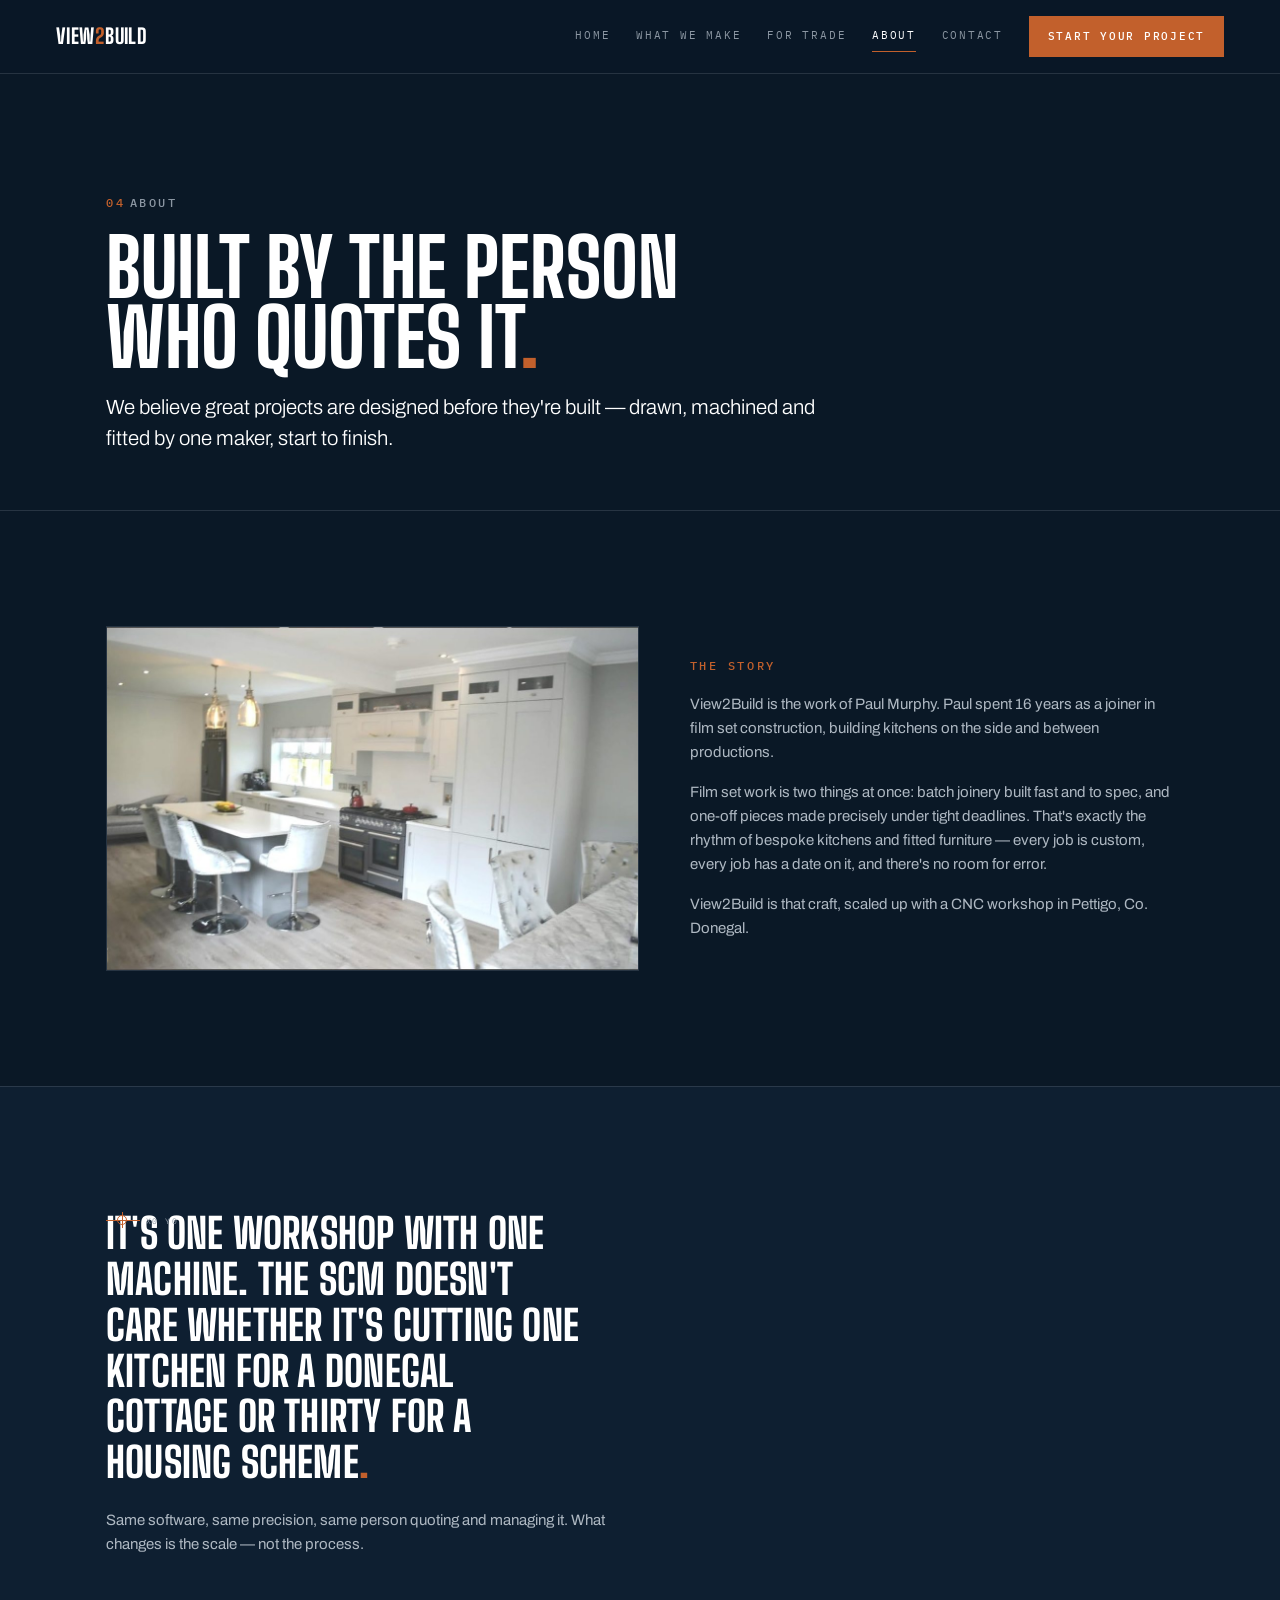
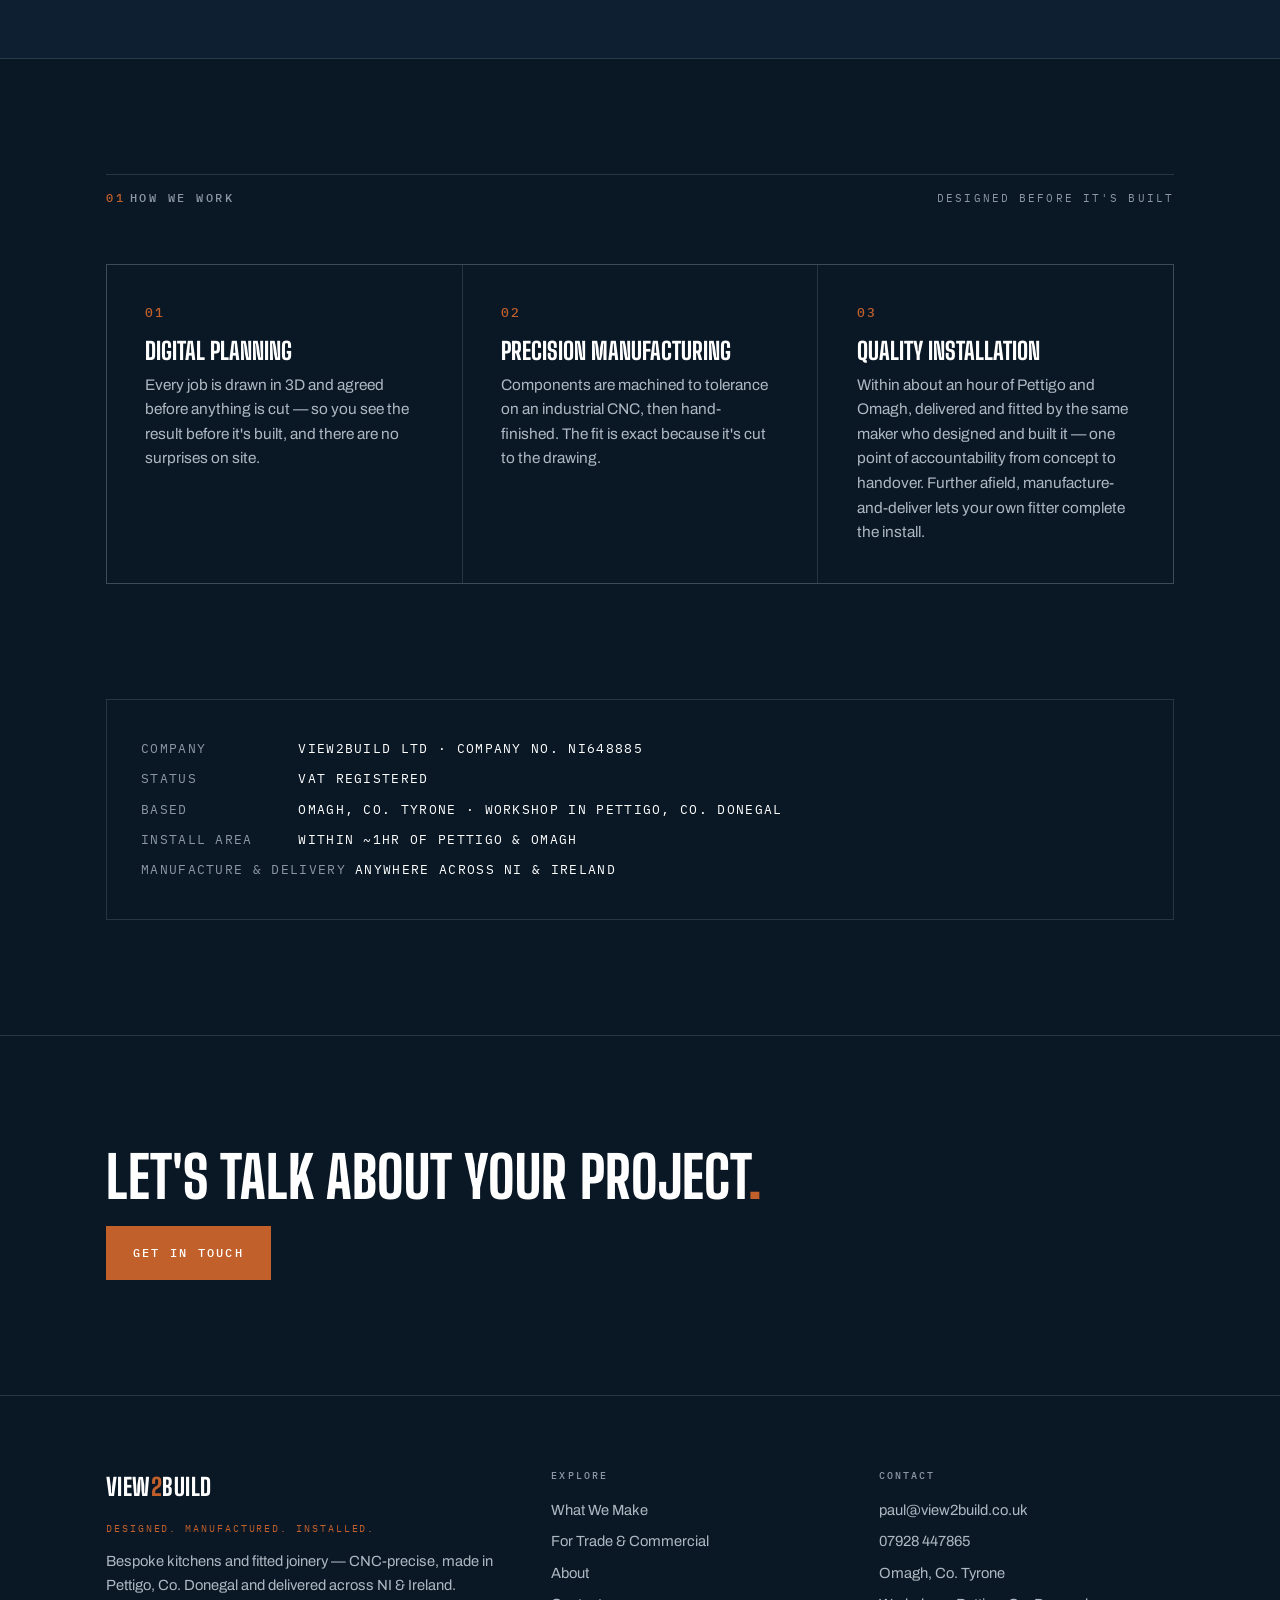
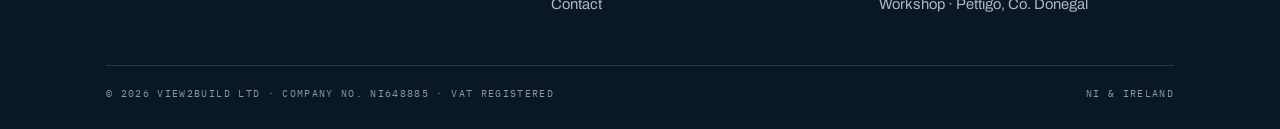
==== about.html @ ca8bb7e5 "Add files via upload" ====
<!doctype html>
<html lang="en">
<head>
<meta charset="utf-8">
<meta name="viewport" content="width=device-width, initial-scale=1">
<title>About — View2Build | One Workshop, One Machine, One Maker</title>
<meta name="description" content="View2Build is the work of Paul Murphy — 16 years a joiner in film set construction, now scaled with a CNC workshop in Co. Donegal. Designed, manufactured and installed by the maker.">
<link rel="stylesheet" href="css/style.css">
<link rel="canonical" href="https://view2build.co.uk/about.html">
<link rel="icon" href="favicon.svg" type="image/svg+xml">
<meta property="og:type" content="website">
<meta property="og:site_name" content="View2Build">
<meta property="og:title" content="About — View2Build | One Workshop, One Machine, One Maker">
<meta property="og:description" content="View2Build is the work of Paul Murphy — 16 years a joiner in film set construction, now scaled with a CNC workshop in Co. Donegal. Designed, manufactured and installed by the maker.">
<meta property="og:url" content="https://view2build.co.uk/about.html">
<meta property="og:image" content="https://view2build.co.uk/images/kitchen-detail.jpg">
<meta property="og:locale" content="en_GB">
<meta name="twitter:card" content="summary_large_image">
<meta name="twitter:title" content="About — View2Build | One Workshop, One Machine, One Maker">
<meta name="twitter:description" content="View2Build is the work of Paul Murphy — 16 years a joiner in film set construction, now scaled with a CNC workshop in Co. Donegal. Designed, manufactured and installed by the maker.">
<meta name="twitter:image" content="https://view2build.co.uk/images/kitchen-detail.jpg">

</head>
<body>

<header class="site-head"><div class="bar">
  <a class="brand" href="index.html">VIEW<span class="two">2</span>BUILD</a>
  <nav class="nav">
    <a href="index.html">Home</a>
    <a href="what-we-make.html">What We Make</a>
    <a href="for-trade.html">For Trade</a>
    <a href="about.html" aria-current="page">About</a>
    <a href="contact.html">Contact</a>
    <a class="btn fill" href="contact.html">Start your project</a>
  </nav>
</div></header>

<div class="phead"><div class="wrap">
  <span class="label"><span class="n">04</span>About</span>
  <h1>Built by the person<br>who quotes it<span class="dot">.</span></h1>
  <p class="sub lead">We believe great projects are designed before they're built — drawn, machined and fitted by one maker, start to finish.</p>
</div></div>

<!-- STORY -->
<section>
  <div class="wrap">
    <div class="feature">
      <div class="ph"><img src="images/kitchen-detail.jpg" alt="Bespoke kitchen cabinetry and island detail by View2Build"></div>
      <div>
        <div class="label" style="color:var(--copper);margin-bottom:16px;">The story</div>
        <p>View2Build is the work of Paul Murphy. Paul spent 16 years as a joiner in film set construction, building kitchens on the side and between productions.</p>
        <p style="margin-top:16px;">Film set work is two things at once: batch joinery built fast and to spec, and one-off pieces made precisely under tight deadlines. That's exactly the rhythm of bespoke kitchens and fitted furniture — every job is custom, every job has a date on it, and there's no room for error.</p>
        <p style="margin-top:16px;">View2Build is that craft, scaled up with a CNC workshop in Pettigo, Co. Donegal.</p>
      </div>
    </div>
  </div>
</section>

<!-- PULL QUOTE -->
<section class="band" style="padding:clamp(48px,8vw,110px) 0;">
  <div class="wrap">
    <span class="datum"><span class="ring"></span><span class="lab">X0 Y0</span></span>
    <p class="bs" style="font-size:clamp(1.5rem,3.4vw,2.6rem);line-height:1.1;max-width:24ch;margin-top:22px;color:#fff;">
      It's one workshop with one machine. The SCM doesn't care whether it's cutting one kitchen for a Donegal cottage or thirty for a housing scheme<span class="dot">.</span></p>
    <p style="margin-top:22px;max-width:60ch;">Same software, same precision, same person quoting and managing it. What changes is the scale — not the process.</p>
  </div>
</section>

<!-- APPROACH -->
<section>
  <div class="wrap">
    <div class="sechead"><span class="label"><span class="n">01</span>How we work</span><span class="meta">Designed before it's built</span></div>
    <div class="pillars">
      <div class="pillar"><div class="n">01</div><h3>Digital planning</h3><p>Every job is drawn in 3D and agreed before anything is cut — so you see the result before it's built, and there are no surprises on site.</p></div>
      <div class="pillar"><div class="n">02</div><h3>Precision manufacturing</h3><p>Components are machined to tolerance on an industrial CNC, then hand-finished. The fit is exact because it's cut to the drawing.</p></div>
      <div class="pillar"><div class="n">03</div><h3>Quality installation</h3><p>Within about an hour of Pettigo and Omagh, delivered and fitted by the same maker who designed and built it — one point of accountability from concept to handover. Further afield, manufacture-and-deliver lets your own fitter complete the install.</p></div>
    </div>
  </div>
</section>

<!-- CREDENTIALS -->
<section style="padding-top:0;">
  <div class="wrap">
    <div class="spec">
      <div><span class="k">Company</span> View2Build Ltd · Company No. NI648885</div>
      <div><span class="k">Status</span> VAT registered</div>
      <div><span class="k">Based</span> Omagh, Co. Tyrone · Workshop in Pettigo, Co. Donegal</div>
      <div><span class="k">Install area</span> Within ~1hr of Pettigo &amp; Omagh</div>
      <div><span class="k">Manufacture &amp; delivery</span> Anywhere across NI &amp; Ireland</div>
    </div>
  </div>
</section>

<section class="cta">
  <div class="wrap">
    <h2>Let's talk about your project<span class="dot">.</span></h2>
    <div class="btns" style="margin-top:24px;"><a class="btn fill" href="contact.html">Get in touch</a></div>
  </div>
</section>

<footer class="site-foot"><div class="wrap">
  <div class="foot-grid">
    <div class="col">
      <div class="brand">VIEW<span class="two">2</span>BUILD</div>
      <p class="pm" style="font-size:.6rem;letter-spacing:.2em;color:var(--copper);margin-bottom:14px;">DESIGNED. MANUFACTURED. INSTALLED.</p>
      <p>Bespoke kitchens and fitted joinery — CNC-precise, made in Pettigo, Co. Donegal and delivered across NI &amp; Ireland.</p>
    </div>
    <div class="col"><h4>Explore</h4>
      <a href="what-we-make.html">What We Make</a><a href="for-trade.html">For Trade &amp; Commercial</a><a href="about.html">About</a><a href="contact.html">Contact</a>
    </div>
    <div class="col"><h4>Contact</h4>
      <a href="mailto:paul@view2build.co.uk">paul@view2build.co.uk</a><a href="tel:+447928447865">07928 447865</a>
      <p>Omagh, Co. Tyrone</p><p>Workshop · Pettigo, Co. Donegal</p>
    </div>
  </div>
  <div class="foot-base"><span>© 2026 View2Build Ltd · Company No. NI648885 · VAT Registered</span><span>NI &amp; Ireland</span></div>
</div></footer>

</body>
</html>
---- css/style.css ----
/* ===========================================================
   VIEW2BUILD — site styles (Rev 02 brand system)
   Navy-dominant · flat hard edges · copper <10% · datum markers
   =========================================================== */

@font-face{font-family:'BS';src:url('../fonts/bigshoulders-800.woff2') format('woff2'),url('../fonts/bigshoulders-800.woff') format('woff');font-weight:800;font-display:swap;}
@font-face{font-family:'AR';src:url('../fonts/archivo-300.woff2') format('woff2'),url('../fonts/archivo-300.woff') format('woff');font-weight:300;font-display:swap;}
@font-face{font-family:'AR';src:url('../fonts/archivo-400.woff2') format('woff2'),url('../fonts/archivo-400.woff') format('woff');font-weight:400;font-display:swap;}
@font-face{font-family:'AR';src:url('../fonts/archivo-600.woff2') format('woff2'),url('../fonts/archivo-600.woff') format('woff');font-weight:600;font-display:swap;}
@font-face{font-family:'AR';src:url('../fonts/archivo-700.woff2') format('woff2'),url('../fonts/archivo-700.woff') format('woff');font-weight:700;font-display:swap;}
@font-face{font-family:'PM';src:url('../fonts/plexmono-400.woff2') format('woff2'),url('../fonts/plexmono-400.woff') format('woff');font-weight:400;font-display:swap;}
@font-face{font-family:'PM';src:url('../fonts/plexmono-500.woff2') format('woff2'),url('../fonts/plexmono-500.woff') format('woff');font-weight:500;font-display:swap;}

:root{
  --navy:#0A1826; --panel:#0E1F31; --panel2:#12253A;
  --copper:#C2602C; --hi:#E0763B; --steel:#8C97A3;
  --white:#FFFFFF; --body:#AEB8C2; --line:rgba(140,151,163,.22); --line2:rgba(140,151,163,.42);
  --maxw:1180px;
}

*{margin:0;padding:0;box-sizing:border-box;}
html{scroll-behavior:smooth;-webkit-text-size-adjust:100%;}
body{
  background:var(--navy); color:var(--body);
  font-family:'AR',system-ui,sans-serif; font-weight:400;
  font-size:clamp(15px,1.05vw,17px); line-height:1.6;
  -webkit-font-smoothing:antialiased; overflow-x:hidden;
}
img{display:block;max-width:100%;}
a{color:inherit;text-decoration:none;}

/* ---------- type helpers ---------- */
.bs{font-family:'BS';font-weight:800;text-transform:uppercase;line-height:.86;letter-spacing:.005em;color:var(--white);}
.pm{font-family:'PM';text-transform:uppercase;letter-spacing:.2em;}
.dot{color:var(--copper);}
.two{color:var(--copper);}
.eyebrow{font-family:'PM';text-transform:uppercase;letter-spacing:.32em;font-size:.68rem;color:var(--steel);}
.label{font-family:'PM';font-weight:500;text-transform:uppercase;letter-spacing:.22em;font-size:.72rem;color:var(--steel);}
.label .n{color:var(--copper);margin-right:.4em;}
.lead{color:var(--white);font-size:clamp(1.05rem,1.6vw,1.3rem);line-height:1.5;font-weight:300;}
h1,h2,h3{font-family:'BS';font-weight:800;text-transform:uppercase;color:var(--white);line-height:.88;}
p{max-width:62ch;}
strong,b{color:var(--white);font-weight:600;}

/* ---------- layout ---------- */
.wrap{max-width:var(--maxw);margin:0 auto;padding:0 clamp(20px,5vw,56px);}
section{padding:clamp(56px,9vw,120px) 0;}
.rule{height:1px;background:var(--line);border:0;width:100%;}
.hairline{border:1px solid var(--line);}

/* datum marker (CNC origin) */
.datum{position:relative;width:60px;height:18px;}
.datum::before{content:"";position:absolute;left:0;top:9px;width:34px;height:1px;background:var(--copper);}
.datum::after{content:"";position:absolute;left:16px;top:1px;width:1px;height:16px;background:var(--copper);}
.datum .ring{position:absolute;left:11px;top:4px;width:10px;height:10px;border:1px solid var(--copper);border-radius:50%;}
.datum .lab{position:absolute;left:40px;top:4px;font-family:'PM';font-size:.5rem;letter-spacing:.18em;color:var(--steel);white-space:nowrap;}

/* section header (numbered) */
.sechead{display:flex;justify-content:space-between;align-items:baseline;gap:16px;border-top:1px solid var(--line);padding-top:14px;margin-bottom:clamp(28px,5vw,56px);flex-wrap:wrap;}
.sechead .meta{font-family:'PM';text-transform:uppercase;letter-spacing:.2em;font-size:.66rem;color:var(--steel);}

/* buttons */
.btn{display:inline-block;font-family:'PM';font-weight:500;font-size:.78rem;letter-spacing:.18em;text-transform:uppercase;padding:16px 26px;transition:background .18s,color .18s,border-color .18s;cursor:pointer;border:1px solid transparent;}
.btn.fill{background:var(--copper);color:#fff;}
.btn.fill:hover{background:var(--hi);}
.btn.line{border:1px solid var(--line2);color:#fff;}
.btn.line:hover{border-color:var(--copper);color:var(--copper);}
.btns{display:flex;gap:14px;flex-wrap:wrap;}

/* ============ HEADER ============ */
.site-head{position:sticky;top:0;z-index:50;background:rgba(10,24,38,.92);backdrop-filter:blur(8px);border-bottom:1px solid var(--line);}
.site-head .bar{display:flex;align-items:center;justify-content:space-between;gap:18px;padding:16px clamp(20px,5vw,56px);max-width:1320px;margin:0 auto;flex-wrap:wrap;}
.brand{font-family:'BS';font-weight:800;text-transform:uppercase;letter-spacing:.02em;font-size:1.3rem;color:#fff;}
.nav{display:flex;align-items:center;gap:clamp(14px,2vw,30px);flex-wrap:wrap;}
.nav a{font-family:'PM';text-transform:uppercase;letter-spacing:.16em;font-size:.7rem;color:var(--steel);padding:6px 0;border-bottom:1px solid transparent;}
.nav a:hover,.nav a[aria-current="page"]{color:#fff;border-bottom-color:var(--copper);}
.nav .btn{padding:11px 18px;font-size:.68rem;}
.nav .btn.line{color:#fff;border-color:var(--line2);}

/* ============ HERO ============ */
.hero{position:relative;min-height:clamp(520px,86vh,860px);display:flex;align-items:flex-end;overflow:hidden;border-bottom:1px solid var(--line);}
.hero .bg{position:absolute;inset:0;width:100%;height:100%;object-fit:cover;}
.hero .scrim{position:absolute;inset:0;background:linear-gradient(180deg,rgba(10,24,38,.55) 0%,rgba(10,24,38,.35) 38%,rgba(10,24,38,.92) 100%);}
.hero .inner{position:relative;z-index:2;width:100%;max-width:var(--maxw);margin:0 auto;padding:0 clamp(20px,5vw,56px) clamp(48px,7vw,90px);}
.hero h1{font-size:clamp(2.6rem,8vw,6.2rem);max-width:18ch;}
.hero .sub{margin-top:22px;max-width:54ch;color:#fff;}
.hero .btns{margin-top:34px;}
.hero .topmark{position:absolute;z-index:2;top:clamp(24px,5vw,54px);left:clamp(20px,5vw,56px);}

/* ============ PILLARS ============ */
.pillars{display:grid;grid-template-columns:repeat(3,1fr);gap:1px;background:var(--line);border:1px solid var(--line);}
.pillar{background:var(--navy);padding:clamp(26px,3vw,40px);}
.pillar .n{font-family:'PM';font-weight:500;color:var(--copper);font-size:.8rem;letter-spacing:.14em;}
.pillar h3{font-size:1.5rem;margin:16px 0 12px;}
.pillar p{color:var(--body);font-size:.96rem;}

/* asymmetric intro block */
.split{display:grid;grid-template-columns:1fr 1.55fr;gap:clamp(28px,5vw,72px);align-items:start;}
.split.rev{grid-template-columns:1.55fr 1fr;}

/* ============ TILES (what we make) ============ */
.tiles{display:grid;grid-template-columns:repeat(3,1fr);gap:18px;}
.tile{position:relative;display:block;border:1px solid var(--line);overflow:hidden;background:var(--panel);}
.tile img{width:100%;height:320px;object-fit:cover;filter:saturate(.96);transition:transform .5s ease;}
.tile:hover img{transform:scale(1.04);}
.tile .cap{position:absolute;left:0;bottom:0;width:100%;padding:18px 20px;background:linear-gradient(180deg,transparent,rgba(10,24,38,.92));}
.tile .cap .k{font-family:'BS';font-weight:800;text-transform:uppercase;color:#fff;font-size:1.25rem;line-height:1;}
.tile .cap .s{font-family:'PM';font-size:.6rem;letter-spacing:.2em;color:var(--steel);text-transform:uppercase;margin-top:6px;}

/* feature row (image + text) */
.feature{display:grid;grid-template-columns:1.1fr 1fr;gap:clamp(24px,4vw,56px);align-items:center;}
.feature.rev{grid-template-columns:1fr 1.1fr;}
.feature .ph{border:1px solid var(--line);}
.feature img{width:100%;height:100%;max-height:520px;object-fit:cover;}
.feature h2{font-size:clamp(1.8rem,3.4vw,3rem);margin-bottom:18px;}

/* on-brand image placeholder (for pending photography) */
.ph-pending{position:relative;border:1px solid var(--line);background:
  repeating-linear-gradient(to right,var(--line) 0 1px,transparent 1px 26px),
  repeating-linear-gradient(to bottom,var(--line) 0 1px,transparent 1px 26px),var(--panel);
  min-height:320px;display:flex;align-items:center;justify-content:center;}
.ph-pending .mk{text-align:center;}
.ph-pending .mk .x{font-family:'PM';color:var(--steel);font-size:.62rem;letter-spacing:.24em;text-transform:uppercase;margin-top:12px;}

/* gallery */
.gallery{display:grid;grid-template-columns:repeat(12,1fr);gap:16px;}
.gallery .g{border:1px solid var(--line);overflow:hidden;}
.gallery .g img{width:100%;height:100%;object-fit:cover;}
.g.big{grid-column:span 7;min-height:300px;}
.g.tall{grid-column:span 5;min-height:300px;}
.g.half{grid-column:span 6;min-height:260px;}
.g.third{grid-column:span 4;min-height:240px;}

/* bridge band (trade door) */
.band{background:var(--panel);border-top:1px solid var(--line);border-bottom:1px solid var(--line);}
.band .inner{display:grid;grid-template-columns:1.4fr 1fr;gap:clamp(28px,5vw,64px);align-items:center;}

/* list — what we produce / why cnc */
.stack{display:flex;flex-direction:column;}
.stack .row{padding:24px 0;border-bottom:1px solid var(--line);}
.stack .row:first-child{border-top:1px solid var(--line);}
.stack .row .idx{font-family:'PM';font-weight:500;color:var(--copper);font-size:.78rem;letter-spacing:.12em;}
.stack .row h3{font-size:1.4rem;margin:8px 0 8px;}
.stack .row p{color:var(--body);font-size:.98rem;}

/* spec block (mono) */
.spec{border:1px solid var(--line);padding:clamp(22px,3vw,34px);font-family:'PM';text-transform:uppercase;letter-spacing:.1em;font-size:.82rem;line-height:2.3;color:#fff;}
.spec .k{color:var(--steel);display:inline-block;min-width:148px;}

/* tags */
.tags{display:flex;flex-wrap:wrap;gap:10px;}
.tag{border:1px solid var(--line2);padding:10px 14px;font-family:'PM';font-size:.66rem;letter-spacing:.12em;text-transform:uppercase;color:#fff;}

/* CTA strip */
.cta{border-top:1px solid var(--line);}
.cta h2{font-size:clamp(2rem,5vw,3.6rem);}
.cta .sub{margin-top:14px;color:#fff;}

/* ============ CONTACT FORM ============ */
.form{display:flex;flex-wrap:wrap;gap:18px;min-width:0;}
.field{flex:1 1 220px;display:flex;flex-direction:column;gap:8px;min-width:0;}
.field.full{flex:1 1 100%;}
.field label{font-family:'PM';font-size:.64rem;letter-spacing:.18em;text-transform:uppercase;color:var(--steel);}
.field input,.field select,.field textarea{
  background:var(--panel);border:1px solid var(--line2);color:#fff;
  font-family:'AR';font-size:1rem;padding:14px 16px;border-radius:0;width:100%;
}
.field textarea{min-height:140px;resize:vertical;}
.field input:focus,.field select:focus,.field textarea:focus{outline:none;border-color:var(--copper);}
.field select{appearance:none;background-image:linear-gradient(45deg,transparent 50%,var(--steel) 50%),linear-gradient(135deg,var(--steel) 50%,transparent 50%);background-position:calc(100% - 20px) 20px,calc(100% - 14px) 20px;background-size:6px 6px,6px 6px;background-repeat:no-repeat;}
.hp{position:absolute;left:-9999px;}

.contact-grid{display:flex;flex-wrap:wrap;gap:clamp(28px,5vw,64px);align-items:flex-start;}
.contact-grid .form{flex:1 1 440px;}
.contact-grid .info{flex:1 1 280px;min-width:0;}
/* prevent grid/flex children from overflowing with long content */
.split>*,.feature>*,.band .inner>*,.foot-grid>*,.pillar,.tile{min-width:0;}
.info .blk{padding:18px 0;border-bottom:1px solid var(--line);}
.info .blk:first-child{border-top:1px solid var(--line);}
.info .k{font-family:'PM';font-size:.62rem;letter-spacing:.2em;text-transform:uppercase;color:var(--steel);margin-bottom:6px;}
.info .v{color:#fff;font-size:1.05rem;}
.info .v a:hover{color:var(--copper);}

/* ============ FOOTER ============ */
.site-foot{border-top:1px solid var(--line);background:var(--navy);padding:clamp(40px,6vw,72px) 0 28px;}
.foot-grid{display:grid;grid-template-columns:1.4fr 1fr 1fr;gap:32px;}
.site-foot .brand{font-size:1.5rem;margin-bottom:14px;}
.site-foot .col h4{font-family:'PM';font-weight:500;font-size:.64rem;letter-spacing:.2em;text-transform:uppercase;color:var(--steel);margin-bottom:14px;}
.site-foot .col a,.site-foot .col p{display:block;color:var(--body);font-size:.92rem;margin-bottom:8px;}
.site-foot .col a:hover{color:#fff;}
.foot-base{display:flex;justify-content:space-between;gap:16px;flex-wrap:wrap;margin-top:40px;padding-top:20px;border-top:1px solid var(--line);font-family:'PM';font-size:.6rem;letter-spacing:.14em;text-transform:uppercase;color:var(--steel);}

/* page hero (interior pages) */
.phead{padding:clamp(60px,9vw,120px) 0 clamp(30px,5vw,56px);border-bottom:1px solid var(--line);position:relative;}
.phead h1{font-size:clamp(2.4rem,7vw,5rem);margin-top:18px;}
.phead .sub{margin-top:20px;max-width:60ch;color:#fff;}

/* ============ RESPONSIVE ============ */
@media(max-width:900px){
  .pillars{grid-template-columns:1fr;}
  .tiles{grid-template-columns:1fr 1fr;}
  .split,.split.rev,.feature,.feature.rev,.band .inner,.contact-grid,.form{grid-template-columns:1fr;}
  .feature.rev .ph{order:-1;}
  .foot-grid{grid-template-columns:1fr 1fr;}
  .gallery .g{grid-column:span 12 !important;min-height:240px;}
}
@media(max-width:560px){
  .tiles{grid-template-columns:1fr;}
  .foot-grid{grid-template-columns:1fr;}
  .site-head .bar{gap:12px;}
  .nav{gap:12px 16px;}
  .nav .btn{display:none;}
  .btns .btn{flex:1 1 auto;text-align:center;}
  .spec .k{display:block;min-width:0;margin-bottom:-10px;}
}
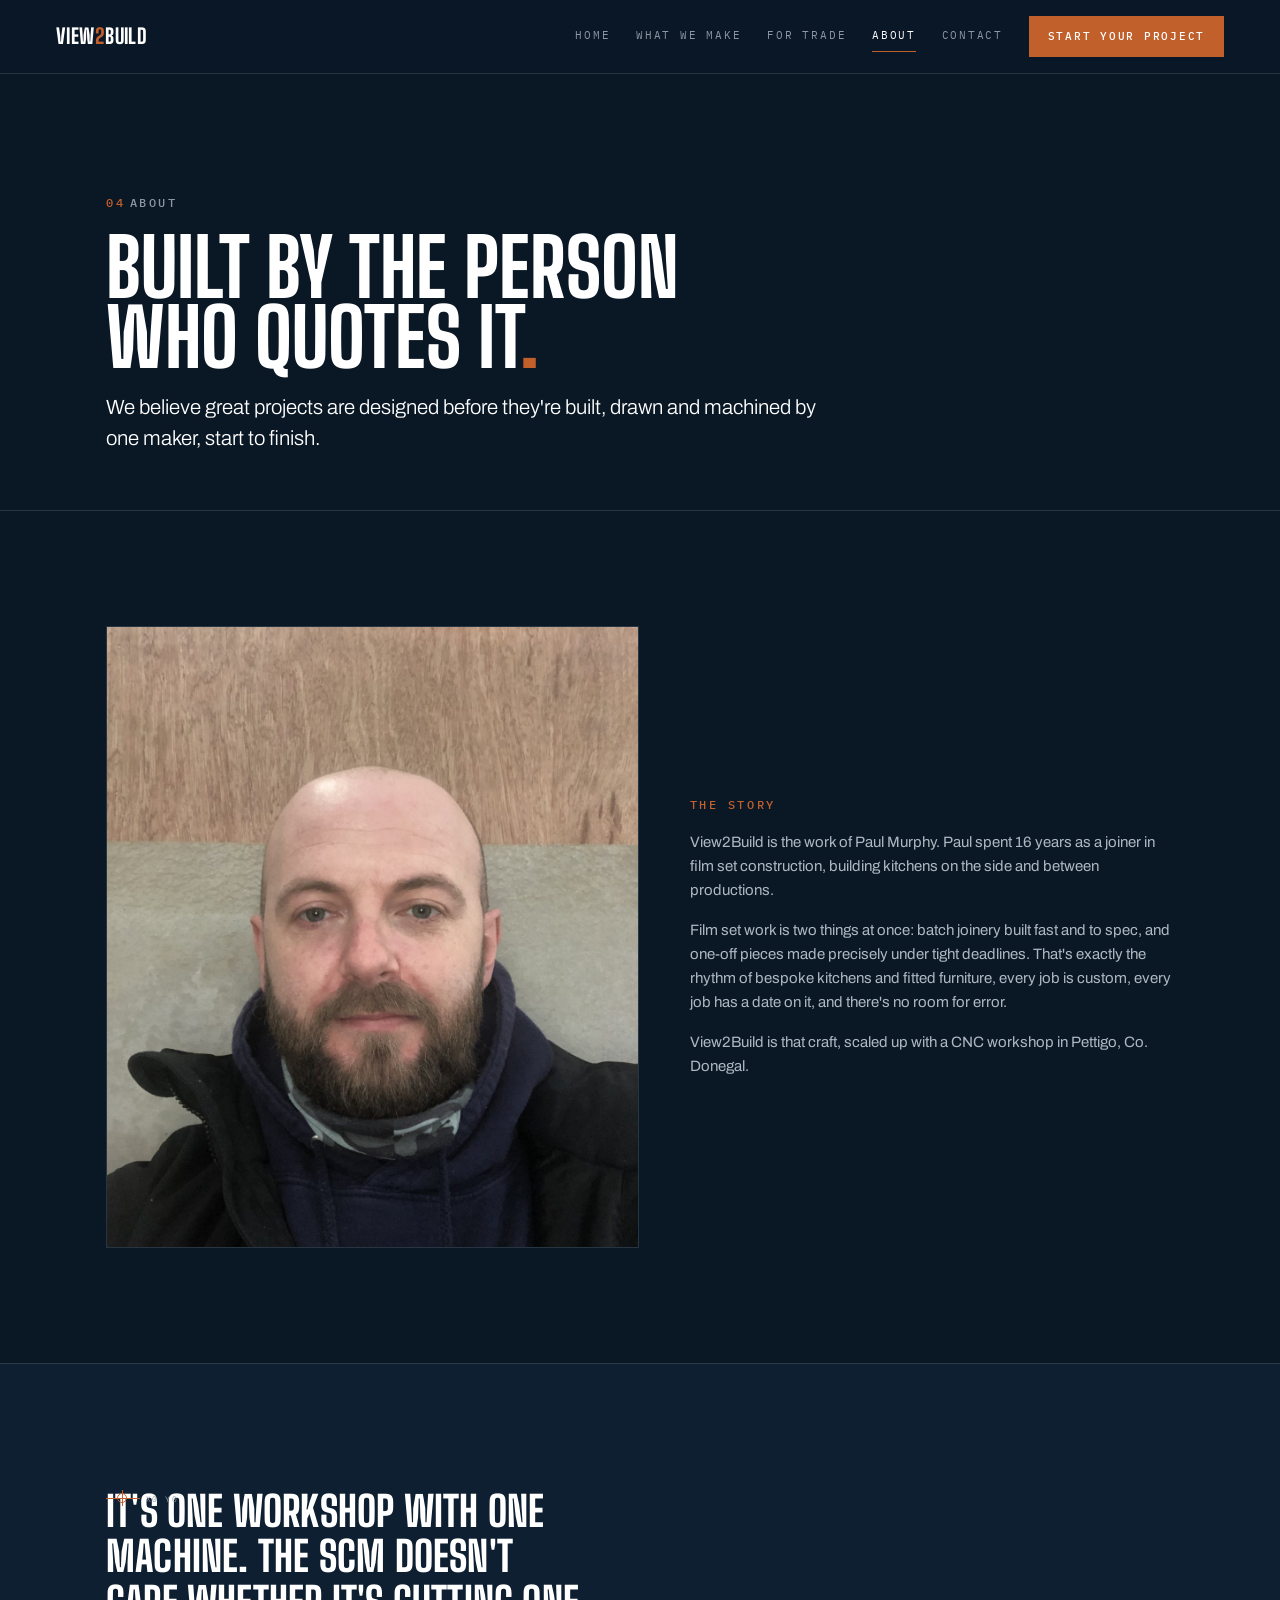
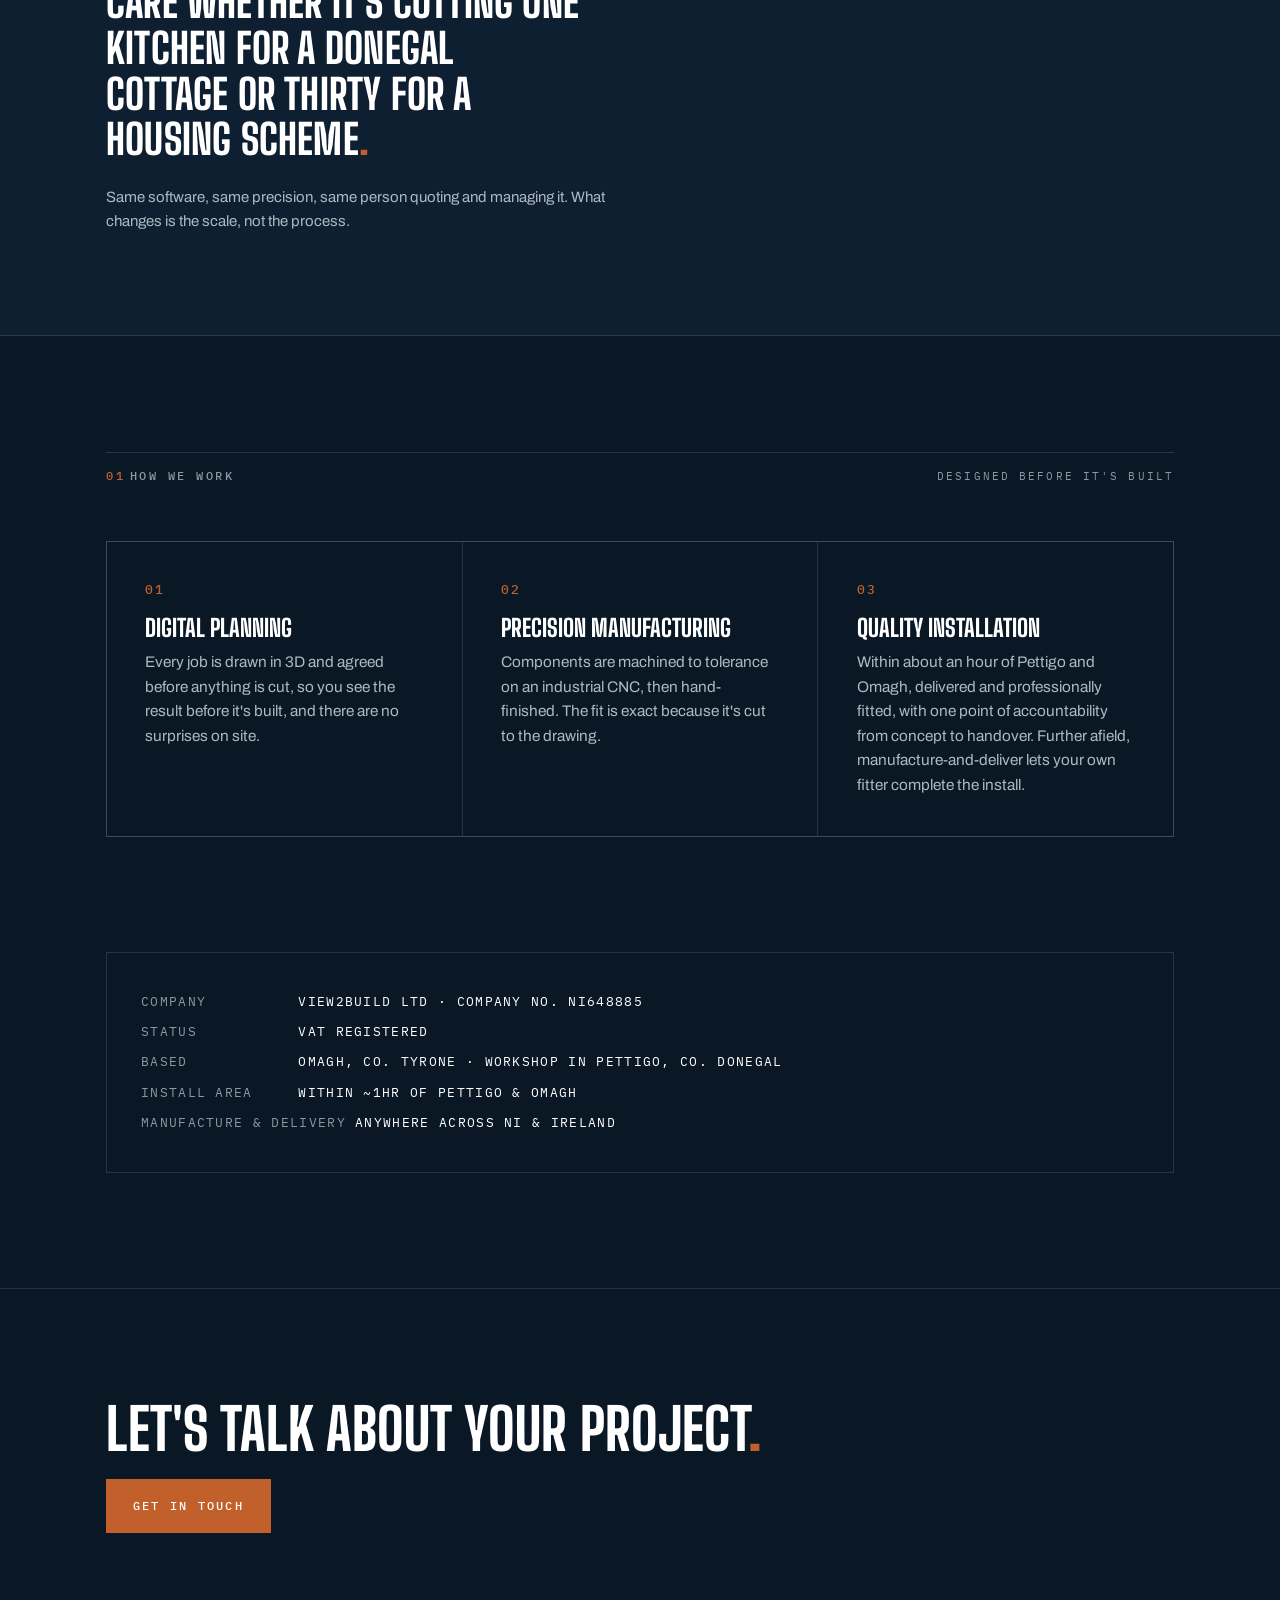
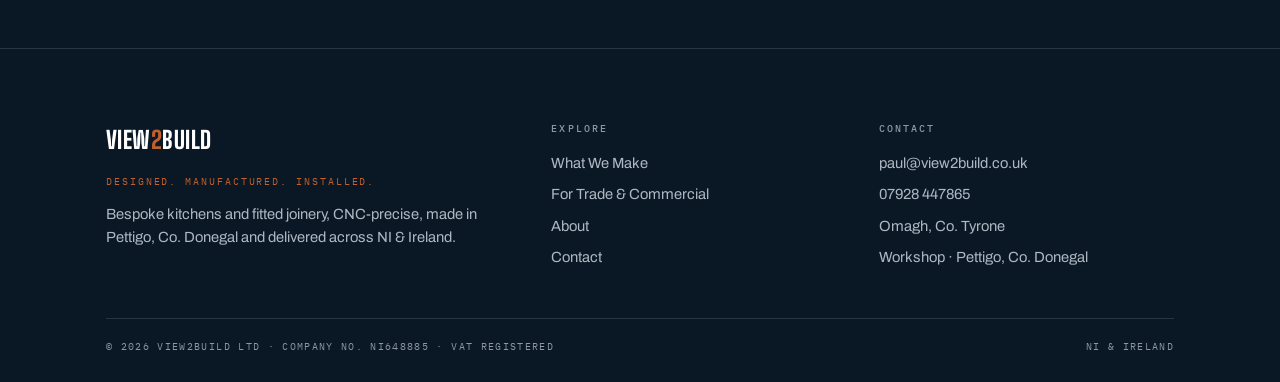
==== commit 51562d37: "Add files via upload" ====
--- a/about.html
+++ b/about.html
@@ -3,118 +3,33 @@
 <head>
 <meta charset="utf-8">
 <meta name="viewport" content="width=device-width, initial-scale=1">
-<title>About — View2Build | One Workshop, One Machine, One Maker</title>
-<meta name="description" content="View2Build is the work of Paul Murphy — 16 years a joiner in film set construction, now scaled with a CNC workshop in Co. Donegal. Designed, manufactured and installed by the maker.">
+<title>About, View2Build | One Workshop, One Machine, One Maker</title>
+<meta name="description" content="View2Build is the work of Paul Murphy, 16 years a joiner in film set construction, now scaled with a CNC workshop in Co. Donegal. Designed, manufactured and installed.">
 <link rel="stylesheet" href="css/style.css">
 <link rel="canonical" href="https://view2build.co.uk/about.html">
 <link rel="icon" href="favicon.svg" type="image/svg+xml">
 <meta property="og:type" content="website">
 <meta property="og:site_name" content="View2Build">
-<meta property="og:title" content="About — View2Build | One Workshop, One Machine, One Maker">
-<meta property="og:description" content="View2Build is the work of Paul Murphy — 16 years a joiner in film set construction, now scaled with a CNC workshop in Co. Donegal. Designed, manufactured and installed by the maker.">
+<meta property="og:title" content="About, View2Build | One Workshop, One Machine, One Maker">
+<meta property="og:description" content="View2Build is the work of Paul Murphy, 16 years a joiner in film set construction, now scaled with a CNC workshop in Co. Donegal. Designed, manufactured and installed.">
 <meta property="og:url" content="https://view2build.co.uk/about.html">
 <meta property="og:image" content="https://view2build.co.uk/images/kitchen-detail.jpg">
 <meta property="og:locale" content="en_GB">
 <meta name="twitter:card" content="summary_large_image">
-<meta name="twitter:title" content="About — View2Build | One Workshop, One Machine, One Maker">
-<meta name="twitter:description" content="View2Build is the work of Paul Murphy — 16 years a joiner in film set construction, now scaled with a CNC workshop in Co. Donegal. Designed, manufactured and installed by the maker.">
-<meta name="twitter:image" content="https://view2build.co.uk/images/kitchen-detail.jpg">
-
-</head>
-<body>
-
-<header class="site-head"><div class="bar">
-  <a class="brand" href="index.html">VIEW<span class="two">2</span>BUILD</a>
-  <nav class="nav">
-    <a href="index.html">Home</a>
-    <a href="what-we-make.html">What We Make</a>
-    <a href="for-trade.html">For Trade</a>
-    <a href="about.html" aria-current="page">About</a>
-    <a href="contact.html">Contact</a>
-    <a class="btn fill" href="contact.html">Start your project</a>
-  </nav>
-</div></header>
-
-<div class="phead"><div class="wrap">
-  <span class="label"><span class="n">04</span>About</span>
-  <h1>Built by the person<br>who quotes it<span class="dot">.</span></h1>
-  <p class="sub lead">We believe great projects are designed before they're built — drawn, machined and fitted by one maker, start to finish.</p>
-</div></div>
-
-<!-- STORY -->
-<section>
-  <div class="wrap">
-    <div class="feature">
-      <div class="ph"><img src="images/kitchen-detail.jpg" alt="Bespoke kitchen cabinetry and island detail by View2Build"></div>
-      <div>
-        <div class="label" style="color:var(--copper);margin-bottom:16px;">The story</div>
-        <p>View2Build is the work of Paul Murphy. Paul spent 16 years as a joiner in film set construction, building kitchens on the side and between productions.</p>
-        <p style="margin-top:16px;">Film set work is two things at once: batch joinery built fast and to spec, and one-off pieces made precisely under tight deadlines. That's exactly the rhythm of bespoke kitchens and fitted furniture — every job is custom, every job has a date on it, and there's no room for error.</p>
-        <p style="margin-top:16px;">View2Build is that craft, scaled up with a CNC workshop in Pettigo, Co. Donegal.</p>
-      </div>
-    </div>
-  </div>
-</section>
-
-<!-- PULL QUOTE -->
-<section class="band" style="padding:clamp(48px,8vw,110px) 0;">
-  <div class="wrap">
-    <span class="datum"><span class="ring"></span><span class="lab">X0 Y0</span></span>
-    <p class="bs" style="font-size:clamp(1.5rem,3.4vw,2.6rem);line-height:1.1;max-width:24ch;margin-top:22px;color:#fff;">
-      It's one workshop with one machine. The SCM doesn't care whether it's cutting one kitchen for a Donegal cottage or thirty for a housing scheme<span class="dot">.</span></p>
-    <p style="margin-top:22px;max-width:60ch;">Same software, same precision, same person quoting and managing it. What changes is the scale — not the process.</p>
-  </div>
-</section>
-
-<!-- APPROACH -->
-<section>
-  <div class="wrap">
-    <div class="sechead"><span class="label"><span class="n">01</span>How we work</span><span class="meta">Designed before it's built</span></div>
-    <div class="pillars">
-      <div class="pillar"><div class="n">01</div><h3>Digital planning</h3><p>Every job is drawn in 3D and agreed before anything is cut — so you see the result before it's built, and there are no surprises on site.</p></div>
-      <div class="pillar"><div class="n">02</div><h3>Precision manufacturing</h3><p>Components are machined to tolerance on an industrial CNC, then hand-finished. The fit is exact because it's cut to the drawing.</p></div>
-      <div class="pillar"><div class="n">03</div><h3>Quality installation</h3><p>Within about an hour of Pettigo and Omagh, delivered and fitted by the same maker who designed and built it — one point of accountability from concept to handover. Further afield, manufacture-and-deliver lets your own fitter complete the install.</p></div>
-    </div>
-  </div>
-</section>
-
-<!-- CREDENTIALS -->
-<section style="padding-top:0;">
-  <div class="wrap">
-    <div class="spec">
-      <div><span class="k">Company</span> View2Build Ltd · Company No. NI648885</div>
-      <div><span class="k">Status</span> VAT registered</div>
-      <div><span class="k">Based</span> Omagh, Co. Tyrone · Workshop in Pettigo, Co. Donegal</div>
-      <div><span class="k">Install area</span> Within ~1hr of Pettigo &amp; Omagh</div>
-      <div><span class="k">Manufacture &amp; delivery</span> Anywhere across NI &amp; Ireland</div>
-    </div>
-  </div>
-</section>
-
-<section class="cta">
-  <div class="wrap">
-    <h2>Let's talk about your project<span class="dot">.</span></h2>
-    <div class="btns" style="margin-top:24px;"><a class="btn fill" href="contact.html">Get in touch</a></div>
-  </div>
-</section>
-
-<footer class="site-foot"><div class="wrap">
-  <div class="foot-grid">
-    <div class="col">
-      <div class="brand">VIEW<span class="two">2</span>BUILD</div>
-      <p class="pm" style="font-size:.6rem;letter-spacing:.2em;color:var(--copper);margin-bottom:14px;">DESIGNED. MANUFACTURED. INSTALLED.</p>
-      <p>Bespoke kitchens and fitted joinery — CNC-precise, made in Pettigo, Co. Donegal and delivered across NI &amp; Ireland.</p>
-    </div>
-    <div class="col"><h4>Explore</h4>
-      <a href="what-we-make.html">What We Make</a><a href="for-trade.html">For Trade &amp; Commercial</a><a href="about.html">About</a><a href="contact.html">Contact</a>
-    </div>
-    <div class="col"><h4>Contact</h4>
-      <a href="mailto:paul@view2build.co.uk">paul@view2build.co.uk</a><a href="tel:+447928447865">07928 447865</a>
-      <p>Omagh, Co. Tyrone</p><p>Workshop · Pettigo, Co. Donegal</p>
-    </div>
-  </div>
-  <div class="foot-base"><span>© 2026 View2Build Ltd · Company No. NI648885 · VAT Registered</span><span>NI &amp; Ireland</span></div>
-</div></footer>
-
-</body>
+<meta name="twitter:title" content="About, View2Build | One Workshop, One Machine, One Maker">
+<meta name="twitter:description" content="View2Build is the work of Paul Murphy, 16 years a joiner in film set construction, now scaled with a CNC workshop in Co. Donegal. Designed, manufactured and installed.">
+<meta name="twitter:image" content="https://view2build.co.uk/images/kitchen-detail.jpg"> </head>
+<body> <header class="site-head"><div class="bar"> <a class="brand" href="index.html">VIEW<span class="two">2</span>BUILD</a> <nav class="nav"> <a href="index.html">Home</a> <a href="what-we-make.html">What We Make</a> <a href="for-trade.html">For Trade</a> <a href="about.html" aria-current="page">About</a> <a href="contact.html">Contact</a> <a class="btn fill" href="contact.html">Start your project</a> </nav>
+</div></header> <div class="phead"><div class="wrap"> <span class="label"><span class="n">04</span>About</span> <h1>Built by the person<br>who quotes it<span class="dot">.</span></h1> <p class="sub lead">We believe great projects are designed before they're built, drawn and machined by one maker, start to finish.</p>
+</div></div> <!-- STORY -->
+<section> <div class="wrap"> <div class="feature"> <div class="ph"><img src="images/paul-1.jpg" alt="Paul Murphy, founder of View2Build" style="object-position:center 22%;max-height:620px;"></div> <div> <div class="label" style="color:var(--copper);margin-bottom:16px;">The story</div> <p>View2Build is the work of Paul Murphy. Paul spent 16 years as a joiner in film set construction, building kitchens on the side and between productions.</p> <p style="margin-top:16px;">Film set work is two things at once: batch joinery built fast and to spec, and one-off pieces made precisely under tight deadlines. That's exactly the rhythm of bespoke kitchens and fitted furniture, every job is custom, every job has a date on it, and there's no room for error.</p> <p style="margin-top:16px;">View2Build is that craft, scaled up with a CNC workshop in Pettigo, Co. Donegal.</p> </div> </div> </div>
+</section> <!-- PULL QUOTE -->
+<section class="band" style="padding:clamp(48px,8vw,110px) 0;"> <div class="wrap"> <span class="datum"><span class="ring"></span><span class="lab">X0 Y0</span></span> <p class="bs" style="font-size:clamp(1.5rem,3.4vw,2.6rem);line-height:1.1;max-width:24ch;margin-top:22px;color:#fff;"> It's one workshop with one machine. The SCM doesn't care whether it's cutting one kitchen for a Donegal cottage or thirty for a housing scheme<span class="dot">.</span></p> <p style="margin-top:22px;max-width:60ch;">Same software, same precision, same person quoting and managing it. What changes is the scale, not the process.</p> </div>
+</section> <!-- APPROACH -->
+<section> <div class="wrap"> <div class="sechead"><span class="label"><span class="n">01</span>How we work</span><span class="meta">Designed before it's built</span></div> <div class="pillars"> <div class="pillar"><div class="n">01</div><h3>Digital planning</h3><p>Every job is drawn in 3D and agreed before anything is cut, so you see the result before it's built, and there are no surprises on site.</p></div> <div class="pillar"><div class="n">02</div><h3>Precision manufacturing</h3><p>Components are machined to tolerance on an industrial CNC, then hand-finished. The fit is exact because it's cut to the drawing.</p></div> <div class="pillar"><div class="n">03</div><h3>Quality installation</h3><p>Within about an hour of Pettigo and Omagh, delivered and professionally fitted, with one point of accountability from concept to handover. Further afield, manufacture-and-deliver lets your own fitter complete the install.</p></div> </div> </div>
+</section> <!-- CREDENTIALS -->
+<section style="padding-top:0;"> <div class="wrap"> <div class="spec"> <div><span class="k">Company</span> View2Build Ltd · Company No. NI648885</div> <div><span class="k">Status</span> VAT registered</div> <div><span class="k">Based</span> Omagh, Co. Tyrone · Workshop in Pettigo, Co. Donegal</div> <div><span class="k">Install area</span> Within ~1hr of Pettigo &amp; Omagh</div> <div><span class="k">Manufacture &amp; delivery</span> Anywhere across NI &amp; Ireland</div> </div> </div>
+</section> <section class="cta"> <div class="wrap"> <h2>Let's talk about your project<span class="dot">.</span></h2> <div class="btns" style="margin-top:24px;"><a class="btn fill" href="contact.html">Get in touch</a></div> </div>
+</section> <footer class="site-foot"><div class="wrap"> <div class="foot-grid"> <div class="col"> <div class="brand">VIEW<span class="two">2</span>BUILD</div> <p class="pm" style="font-size:.6rem;letter-spacing:.2em;color:var(--copper);margin-bottom:14px;">DESIGNED. MANUFACTURED. INSTALLED.</p> <p>Bespoke kitchens and fitted joinery, CNC-precise, made in Pettigo, Co. Donegal and delivered across NI &amp; Ireland.</p> </div> <div class="col"><h4>Explore</h4> <a href="what-we-make.html">What We Make</a><a href="for-trade.html">For Trade &amp; Commercial</a><a href="about.html">About</a><a href="contact.html">Contact</a> </div> <div class="col"><h4>Contact</h4> <a href="mailto:paul@view2build.co.uk">paul@view2build.co.uk</a><a href="tel:+447928447865">07928 447865</a> <p>Omagh, Co. Tyrone</p><p>Workshop · Pettigo, Co. Donegal</p> </div> </div> <div class="foot-base"><span>© 2026 View2Build Ltd · Company No. NI648885 · VAT Registered</span><span>NI &amp; Ireland</span></div>
+</div></footer> </body>
 </html>
